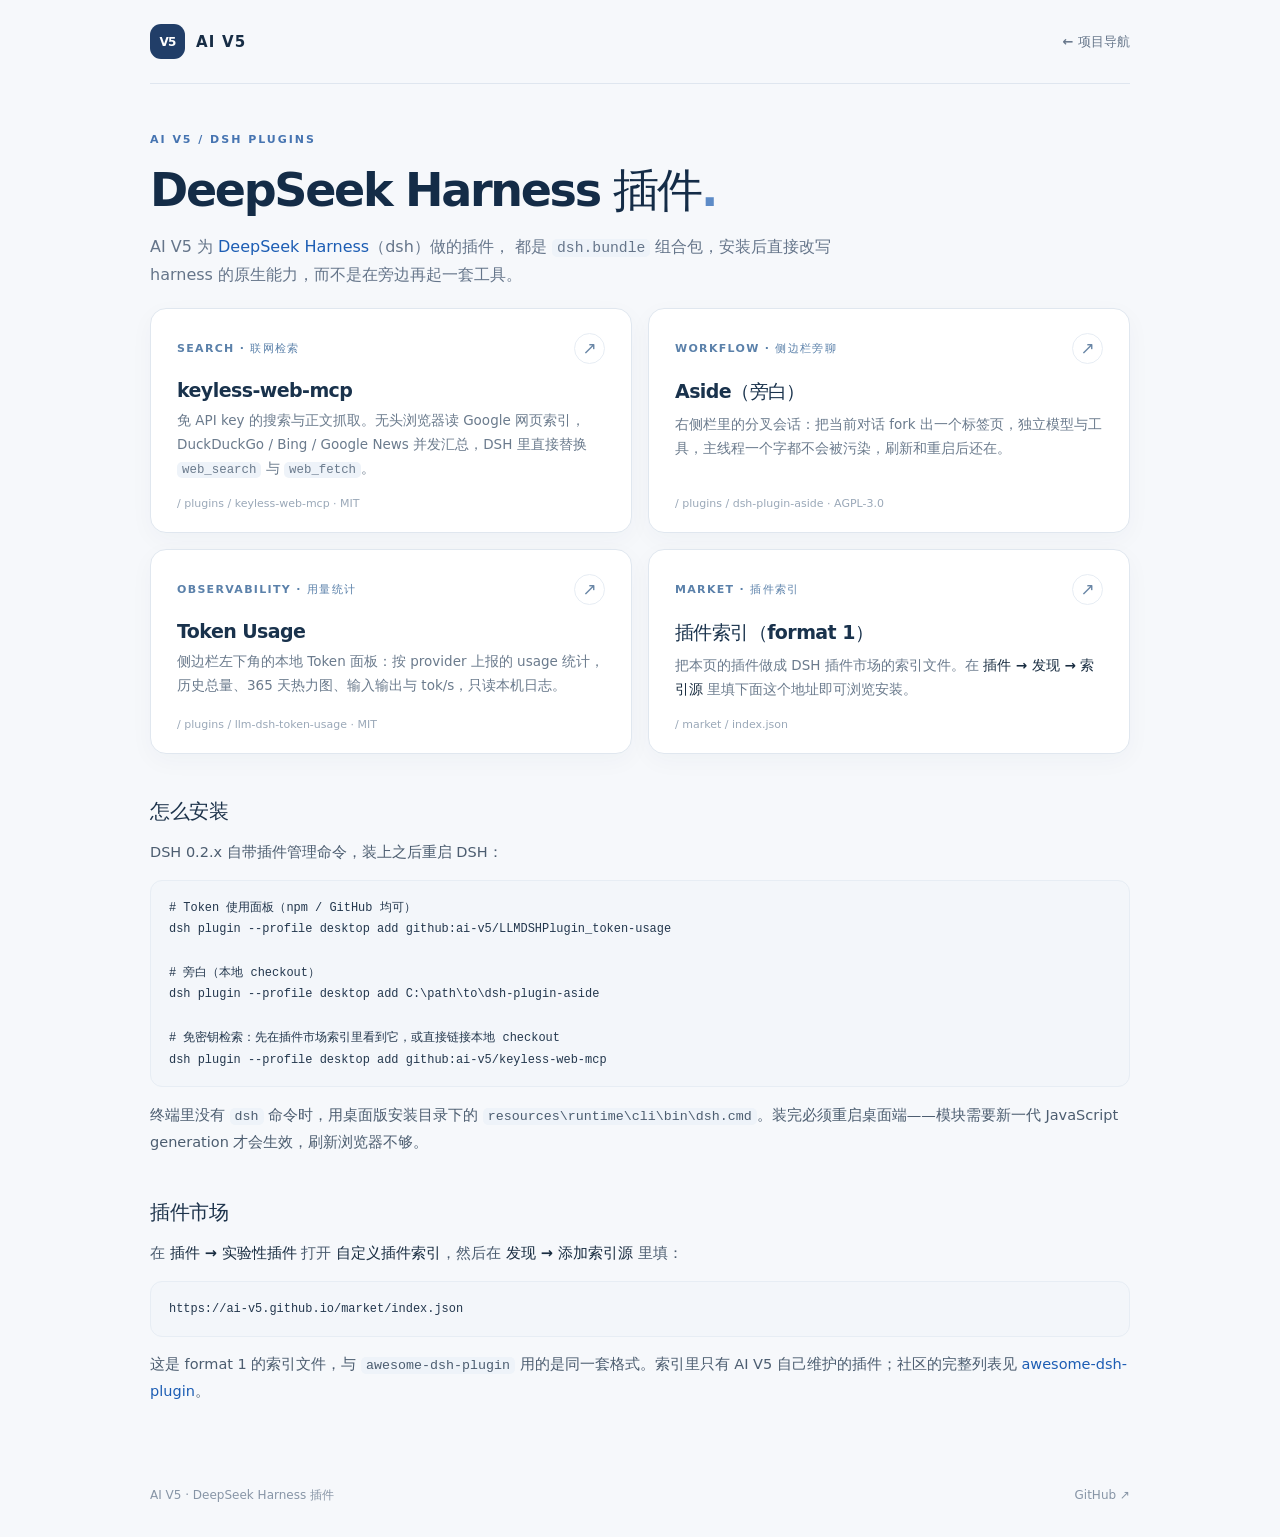
==== plugins/index.html @ d0a8b514 "Add DeepSeek Harness plugin pages and a plugin market index - List the DSH plugins as a "DeepSeek Ha" ====
<!doctype html>
<html lang="zh-CN">
<head>
  <meta charset="utf-8">
  <meta name="viewport" content="width=device-width, initial-scale=1">
  <meta name="description" content="AI V5 的 DeepSeek Harness（dsh）插件导航：免密钥联网检索、右侧旁聊、本地 Token 面板。">
  <meta name="color-scheme" content="light">
  <title>DeepSeek Harness 插件 · AI V5</title>
  <link rel="stylesheet" href="../assets/site.css">
</head>
<body>
  <div class="shell">
    <header class="topbar">
      <a class="brand" href="../" aria-label="AI V5 首页">
        <span class="brand-mark" aria-hidden="true">V5</span>
        <span class="brand-name">AI V5</span>
      </a>
      <a class="top-link" href="../">← 项目导航</a>
    </header>

    <main>
      <p class="eyebrow">AI V5 / DSH PLUGINS</p>
      <h1>DeepSeek Harness 插件<span style="color:#5d8bc7">.</span></h1>
      <p class="lede">
        AI V5 为 <a href="https://github.com/deepseek-ai/deepseek-harness">DeepSeek Harness</a>（dsh）做的插件，
        都是 <code>dsh.bundle</code> 组合包，安装后直接改写 harness 的原生能力，而不是在旁边再起一套工具。
      </p>

      <div class="grid">
        <a class="card" href="keyless-web-mcp.html">
          <div class="card-top"><span class="category">SEARCH · 联网检索</span><span class="arrow" aria-hidden="true">↗</span></div>
          <h3>keyless-web-mcp</h3>
          <p>免 API key 的搜索与正文抓取。无头浏览器读 Google 网页索引，DuckDuckGo / Bing / Google News 并发汇总，DSH 里直接替换 <code>web_search</code> 与 <code>web_fetch</code>。</p>
          <span class="card-path">/ plugins / keyless-web-mcp · MIT</span>
        </a>
        <a class="card" href="dsh-plugin-aside.html">
          <div class="card-top"><span class="category">WORKFLOW · 侧边栏旁聊</span><span class="arrow" aria-hidden="true">↗</span></div>
          <h3>Aside（旁白）</h3>
          <p>右侧栏里的分叉会话：把当前对话 fork 出一个标签页，独立模型与工具，主线程一个字都不会被污染，刷新和重启后还在。</p>
          <span class="card-path">/ plugins / dsh-plugin-aside · AGPL-3.0</span>
        </a>
        <a class="card" href="llm-dsh-token-usage.html">
          <div class="card-top"><span class="category">OBSERVABILITY · 用量统计</span><span class="arrow" aria-hidden="true">↗</span></div>
          <h3>Token Usage</h3>
          <p>侧边栏左下角的本地 Token 面板：按 provider 上报的 usage 统计，历史总量、365 天热力图、输入输出与 tok/s，只读本机日志。</p>
          <span class="card-path">/ plugins / llm-dsh-token-usage · MIT</span>
        </a>
        <a class="card" href="../market/index.json">
          <div class="card-top"><span class="category">MARKET · 插件索引</span><span class="arrow" aria-hidden="true">↗</span></div>
          <h3>插件索引（format 1）</h3>
          <p>把本页的插件做成 DSH 插件市场的索引文件。在 <strong>插件 → 发现 → 索引源</strong> 里填下面这个地址即可浏览安装。</p>
          <span class="card-path">/ market / index.json</span>
        </a>
      </div>

      <h2 id="install">怎么安装</h2>
      <p>DSH 0.2.x 自带插件管理命令，装上之后重启 DSH：</p>
      <pre><code># Token 使用面板（npm / GitHub 均可）
dsh plugin --profile desktop add github:ai-v5/LLMDSHPlugin_token-usage

# 旁白（本地 checkout）
dsh plugin --profile desktop add C:\path\to\dsh-plugin-aside

# 免密钥检索：先在插件市场索引里看到它，或直接链接本地 checkout
dsh plugin --profile desktop add github:ai-v5/keyless-web-mcp</code></pre>
      <p>
        终端里没有 <code>dsh</code> 命令时，用桌面版安装目录下的
        <code>resources\runtime\cli\bin\dsh.cmd</code>。装完必须重启桌面端——模块需要新一代
        JavaScript generation 才会生效，刷新浏览器不够。
      </p>

      <h2 id="market">插件市场</h2>
      <p>
        在 <strong>插件 → 实验性插件</strong> 打开 <strong>自定义插件索引</strong>，然后在
        <strong>发现 → 添加索引源</strong> 里填：
      </p>
      <pre><code>https://ai-v5.github.io/market/index.json</code></pre>
      <p>
        这是 format 1 的索引文件，与 <code>awesome-dsh-plugin</code> 用的是同一套格式。索引里只有 AI V5
        自己维护的插件；社区的完整列表见
        <a href="https://awesome-dsh-plugin.com">awesome-dsh-plugin</a>。
      </p>
    </main>

    <footer>
      <span>AI V5 · DeepSeek Harness 插件</span>
      <a href="https://github.com/ai-v5">GitHub <span aria-hidden="true">↗</span></a>
    </footer>
  </div>
</body>
</html>
---- assets/site.css ----
/* Shared styles for the AI V5 plugin pages.
   The palette matches the project directory homepage so the two areas read as
   one site. */

:root {
  --bg: #f6f8fb;
  --ink: #182c40;
  --ink-strong: #142c47;
  --muted: #65758a;
  --faint: #8795a6;
  --line: #e0e7ef;
  --line-soft: #e7edf4;
  --accent: #1c5db4;
  --accent-soft: #5b81aa;
  --card: #fff;
  --code-bg: #f3f6fa;
  font-family: Inter, ui-sans-serif, system-ui, -apple-system, BlinkMacSystemFont,
    "Segoe UI", "Microsoft YaHei", sans-serif;
  color: var(--ink);
  background: var(--bg);
  font-synthesis: none;
  -webkit-font-smoothing: antialiased;
}

* { box-sizing: border-box; }
body { min-width: 280px; margin: 0; }
a { color: var(--accent); text-decoration: none; }
a:hover { text-decoration: underline; }
a:focus-visible { outline: 3px solid #3176de; outline-offset: 4px; }

.shell { width: min(980px, calc(100% - 64px)); margin: 0 auto; }

.topbar { display: flex; height: 84px; align-items: center; justify-content: space-between; gap: 20px; border-bottom: 1px solid #dfe6ef; }
.brand { display: inline-flex; align-items: center; gap: 11px; color: inherit; text-decoration: none; }
.brand-mark { display: grid; width: 35px; height: 35px; place-items: center; border-radius: 11px; background: #213e68; color: #fff; font-size: 12px; font-weight: 800; letter-spacing: -.06em; }
.brand-name { color: #172d45; font-size: 15px; font-weight: 800; letter-spacing: .08em; }
.top-link { color: #66768a; font-size: 13px; font-weight: 600; text-decoration: none; }
.top-link:hover { color: var(--accent); text-decoration: none; }

main { padding: 46px 0 24px; }
.eyebrow { margin: 0 0 14px; color: #4674b1; font-size: 11px; font-weight: 800; letter-spacing: .18em; text-transform: uppercase; }
h1 { margin: 0; color: var(--ink-strong); font-size: clamp(32px, 4.2vw, 46px); font-weight: 750; letter-spacing: -.05em; line-height: 1.15; }
.lede { max-width: 70ch; margin: 16px 0 0; color: var(--muted); font-size: 16px; line-height: 1.8; }

.chips { display: flex; flex-wrap: wrap; gap: 8px; margin: 22px 0 0; padding: 0; list-style: none; }
.chip { padding: 5px 11px; border: 1px solid var(--line); border-radius: 999px; background: var(--card); color: var(--accent-soft); font-size: 12px; font-weight: 650; }

h2 { margin: 44px 0 12px; color: #1d334b; font-size: 20px; font-weight: 750; letter-spacing: -.02em; }
h3 { margin: 26px 0 8px; color: #1d334b; font-size: 15px; font-weight: 700; }
p, li { color: #4c5d70; font-size: 14.5px; line-height: 1.8; }
ul { margin: 10px 0; padding-left: 20px; }
li + li { margin-top: 4px; }
strong { color: var(--ink); }

pre { margin: 14px 0; padding: 16px 18px; overflow-x: auto; border: 1px solid var(--line-soft); border-radius: 12px; background: var(--code-bg); color: #23374d; font-size: 13px; line-height: 1.65; }
code { font-family: "JetBrains Mono", ui-monospace, SFMono-Regular, Consolas, monospace; font-size: .92em; }
p code, li code, td code { padding: 1px 5px; border-radius: 5px; background: #eef3f9; }

table { width: 100%; margin: 14px 0; border-collapse: collapse; font-size: 13.5px; }
th, td { padding: 10px 12px; border-bottom: 1px solid var(--line); text-align: left; vertical-align: top; }
th { color: var(--accent-soft); font-size: 11px; font-weight: 750; letter-spacing: .1em; text-transform: uppercase; white-space: nowrap; }
td { color: #4c5d70; line-height: 1.7; }

.callout { margin: 18px 0; padding: 14px 18px; border: 1px solid #dbe6f3; border-left: 3px solid #7ba4d4; border-radius: 10px; background: #f5f9fe; }
.callout p { margin: 0; font-size: 13.5px; }

.grid { display: grid; grid-template-columns: repeat(2, minmax(0, 1fr)); gap: 16px; margin: 18px 0 0; }
.card { display: flex; min-height: 168px; flex-direction: column; padding: 24px 26px 22px; border: 1px solid var(--line); border-radius: 16px; background: var(--card); box-shadow: 0 7px 24px rgba(36, 60, 90, .035); color: inherit; transition: border-color .18s ease, box-shadow .18s ease, transform .18s ease; }
.card:hover { transform: translateY(-3px); border-color: #aabfda; box-shadow: 0 13px 28px rgba(36, 60, 90, .09); text-decoration: none; }
.card-top { display: flex; align-items: center; justify-content: space-between; gap: 12px; }
.category { color: var(--accent-soft); font-size: 11px; font-weight: 750; letter-spacing: .12em; }
.arrow { display: grid; width: 31px; height: 31px; place-items: center; border: 1px solid var(--line-soft); border-radius: 50%; color: #6986a6; font-size: 17px; line-height: 1; }
.card:hover .arrow { border-color: #b5c8df; color: var(--accent); }
.card h3 { margin: 15px 0 8px; color: #19324c; font-size: 19px; font-weight: 750; letter-spacing: -.03em; }
.card p { margin: 0; color: #6b7b8d; font-size: 13.5px; line-height: 1.75; }
.card-path { margin-top: auto; padding-top: 16px; color: #9aa8b8; font-size: 11px; }

footer { display: flex; align-items: center; justify-content: space-between; gap: 16px; padding: 44px 0 36px; color: var(--faint); font-size: 12px; }
footer a { color: inherit; }
footer a:hover { color: var(--accent); text-decoration: none; }

@media (max-width: 720px) {
  .shell { width: min(100% - 36px, 520px); }
  .topbar { height: 70px; }
  main { padding-top: 34px; }
  .grid { grid-template-columns: 1fr; }
  table { font-size: 12.5px; }
  th, td { padding: 8px 8px; }
}
@media (prefers-reduced-motion: reduce) { .card { transition: none; } }
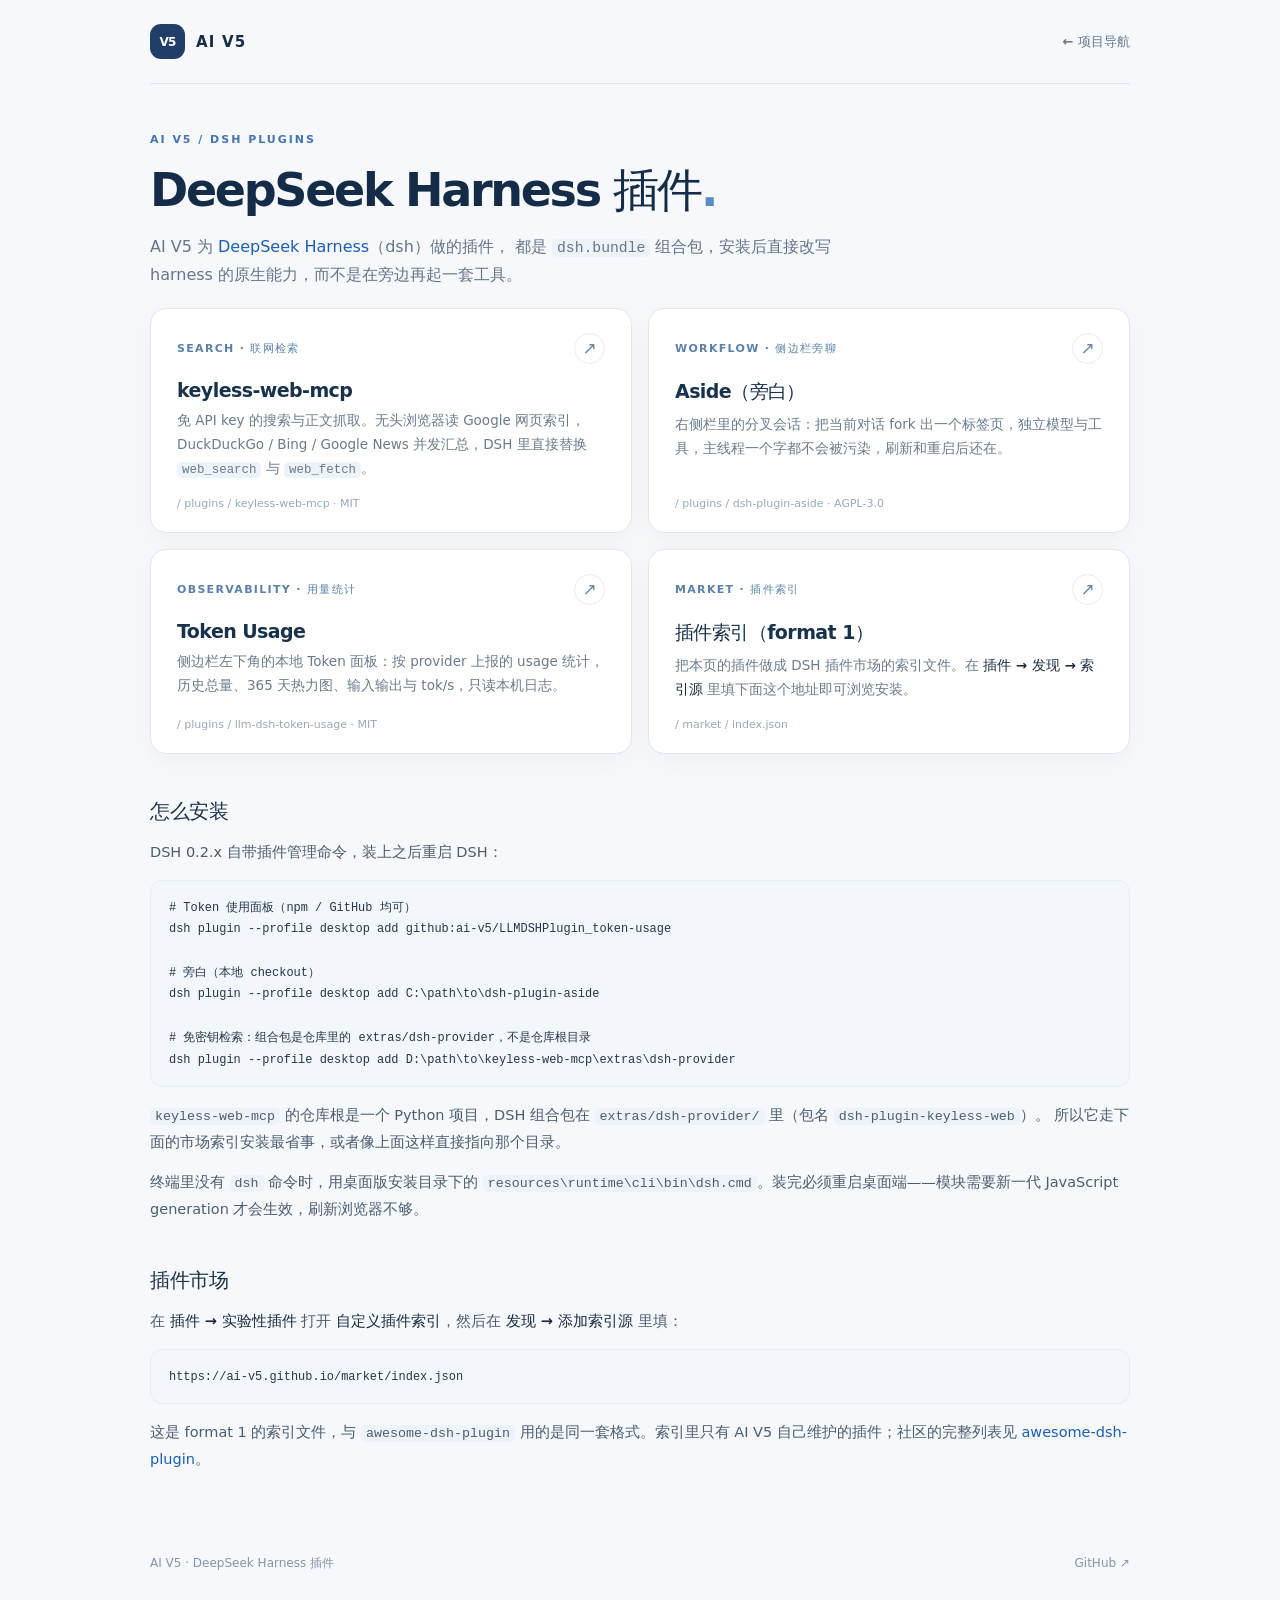
==== commit 3821636f: "Clarify the keyless-web-mcp install path (the bundle lives in extras/dsh-provider)" ====
--- a/plugins/index.html
+++ b/plugins/index.html
@@ -61,8 +61,13 @@
 # 旁白（本地 checkout）
 dsh plugin --profile desktop add C:\path\to\dsh-plugin-aside
 
-# 免密钥检索：先在插件市场索引里看到它，或直接链接本地 checkout
-dsh plugin --profile desktop add github:ai-v5/keyless-web-mcp</code></pre>
+# 免密钥检索：组合包是仓库里的 extras/dsh-provider，不是仓库根目录
+dsh plugin --profile desktop add D:\path\to\keyless-web-mcp\extras\dsh-provider</code></pre>
+      <p>
+        <code>keyless-web-mcp</code> 的仓库根是一个 Python 项目，DSH 组合包在
+        <code>extras/dsh-provider/</code> 里（包名 <code>dsh-plugin-keyless-web</code>）。
+        所以它走下面的市场索引安装最省事，或者像上面这样直接指向那个目录。
+      </p>
       <p>
         终端里没有 <code>dsh</code> 命令时，用桌面版安装目录下的
         <code>resources\runtime\cli\bin\dsh.cmd</code>。装完必须重启桌面端——模块需要新一代
